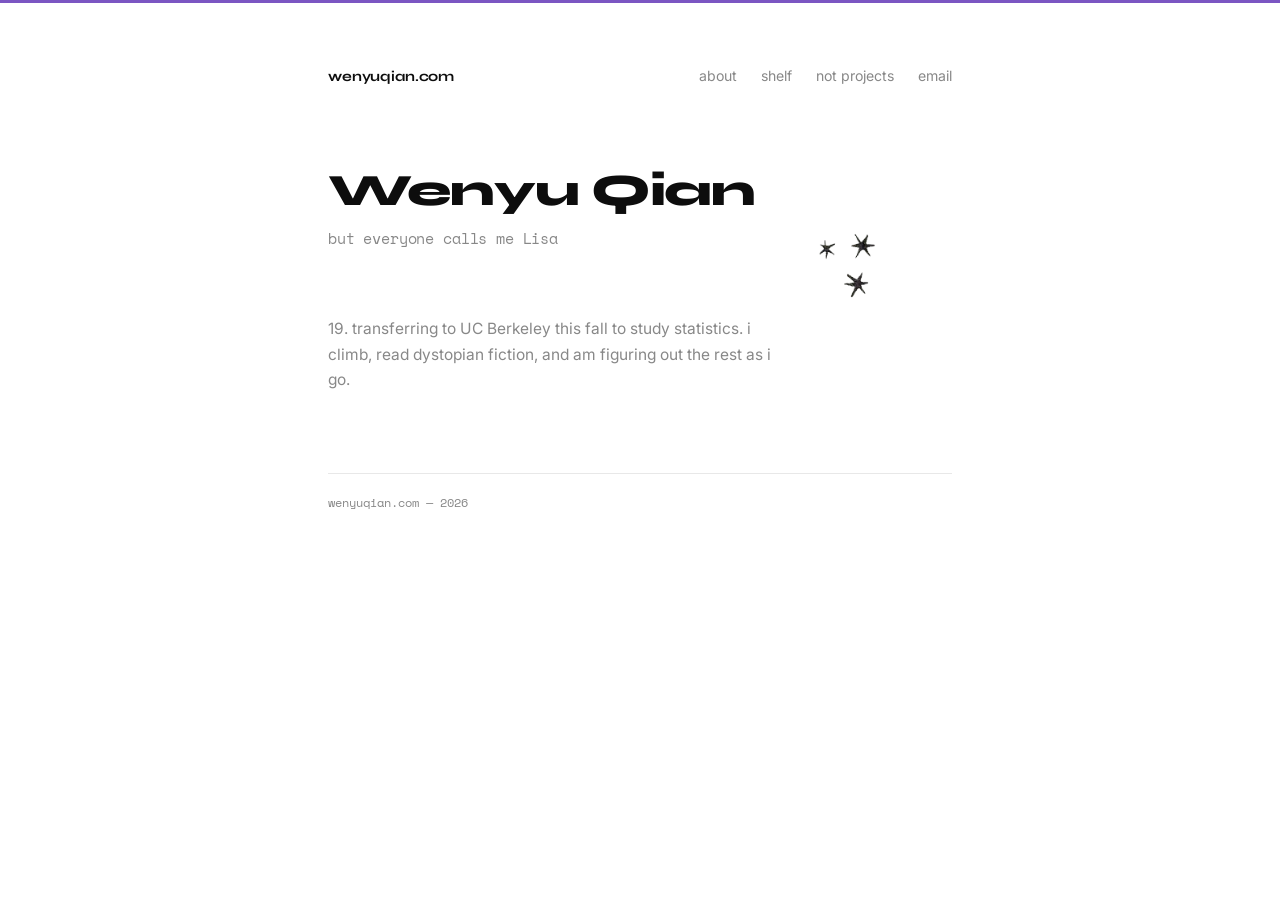
==== index.html @ 4289bfaf "Change 'reading' link text to 'shelf'" ====
<!DOCTYPE html>
<html lang="en">
<head>
  <meta charset="UTF-8">
  <meta name="viewport" content="width=device-width, initial-scale=1.0">
  <title>Wenyu Qian</title>
  <meta name="description" content="Personal site of Wenyu Qian — but everyone calls me Lisa.">

  <link rel="preconnect" href="https://fonts.googleapis.com">
  <link rel="preconnect" href="https://fonts.gstatic.com" crossorigin>
  <link href="https://fonts.googleapis.com/css2?family=Syne:wght@700;800&family=Space+Mono&family=Inter:wght@400;500&display=swap" rel="stylesheet">
  <link rel="stylesheet" href="style.css">
</head>
<body>
<main class="page">

  <nav>
    <a class="nav-home" href="index.html">wenyuqian.com</a>
    <ul class="nav-links">
      <li><a href="about.html">about</a></li>
      <li><a href="books.html">shelf</a></li>
      <li><a href="not-projects.html">not projects</a></li>
      <li><a href="mailto:wenyuqian22@gmail.com">email</a></li>
    </ul>
  </nav>

  <section class="hero">
    <!-- real stars PNG — add assets/stars.png to your repo -->
   <img class="stars" src="stars.png" alt="" aria-hidden="true">

    <h1 class="hero-name">Wenyu Qian</h1>
    <p class="hero-sub">but everyone calls me Lisa</p>
  </section>

  <p class="one-liner">
    19. transferring to UC&nbsp;Berkeley this fall to study statistics.
    i climb, read dystopian fiction, and am figuring out the rest as i go.
  </p>

  <footer>
    wenyuqian.com — 2026
  </footer>

</main>
</body>
</html>
---- style.css ----
/* wenyuqian.com — shared styles */

:root {
  --accent:  #7b56c2;   /* soft lavender-purple */
  --ink:     #0d0d0d;
  --muted:   #888888;
  --faint:   #e8e8e8;
  --bg:      #ffffff;
  --max:     680px;
}

/* ---------- reset ---------- */
*, *::before, *::after { box-sizing: border-box; margin: 0; padding: 0; }

html { font-size: 16px; }

body {
  background: var(--bg);
  color: var(--ink);
  font-family: 'Inter', system-ui, -apple-system, sans-serif;
  font-size: 1rem;
  line-height: 1.6;
  -webkit-font-smoothing: antialiased;

  /* the one accent: a thin lavender line across the very top */
  border-top: 3px solid var(--accent);
}

a { color: inherit; text-decoration: none; }
a:hover { color: var(--accent); }
a:focus-visible { outline: 2px solid var(--accent); outline-offset: 3px; border-radius: 2px; }

/* ---------- layout ---------- */
.page {
  max-width: var(--max);
  margin: 0 auto;
  padding: 60px 28px 100px;
}

/* ---------- nav ---------- */
nav {
  display: flex;
  justify-content: space-between;
  align-items: baseline;
  margin-bottom: 80px;
}

.nav-home {
  font-family: 'Syne', sans-serif;
  font-weight: 700;
  font-size: 0.9rem;
  letter-spacing: -0.01em;
  color: var(--ink);
}

.nav-links {
  display: flex;
  gap: 24px;
  list-style: none;
}

.nav-links a {
  font-size: 0.88rem;
  color: var(--muted);
  transition: color 0.15s ease;
}

.nav-links a:hover,
.nav-links a[aria-current="page"] { color: var(--ink); }

/* ---------- home hero ---------- */
.hero {
  position: relative;
  margin-bottom: 64px;
}

.hero-name {
  font-family: 'Syne', sans-serif;
  font-weight: 800;
  font-size: clamp(1.8rem, 5vw, 2.8rem);
  line-height: 1.0;
  letter-spacing: -0.03em;
  color: var(--ink);
}

.hero-sub {
  font-family: 'Space Mono', monospace;
  font-size: clamp(0.82rem, 2.2vw, 0.96rem);
  color: var(--muted);
  margin-top: 14px;
  letter-spacing: -0.01em;
}

/* three stars — real PNG, positioned top-right of hero */
.stars {
  position: absolute;
  top: -8px;
  right: 0;
  width: 200px;   /* adjust if stars feel too big or small */
  height: auto;
  pointer-events: none;
  user-select: none;
}

/* homepage one-liner */
.one-liner {
  max-width: 460px;
  color: var(--muted);
  font-size: 0.97rem;
  line-height: 1.65;
  margin-top: 48px;
}

/* ---------- about page ---------- */
.about-body {
  max-width: 540px;
}

.about-body p {
  color: var(--muted);
  font-size: 0.97rem;
  margin-bottom: 14px;
}

.about-body p:last-child { margin-bottom: 0; }

.about-body a {
  color: var(--muted);
  border-bottom: 1px solid var(--faint);
  transition: border-color 0.15s ease, color 0.15s ease;
}

.about-body a:hover { color: var(--ink); border-color: var(--ink); }

/* collage placeholder — swap in your real photos later */
.collage-placeholder {
  margin-top: 48px;
  aspect-ratio: 16 / 7;
  border: 1px dashed var(--faint);
  border-radius: 4px;
  display: flex;
  align-items: center;
  justify-content: center;
  font-family: 'Space Mono', monospace;
  font-size: 0.75rem;
  color: var(--faint);
  letter-spacing: 0.05em;
}
.page-title {
  font-family: 'Syne', sans-serif;
  font-weight: 800;
  font-size: clamp(1.8rem, 6vw, 2.8rem);
  letter-spacing: -0.03em;
  margin-bottom: 48px;
}

.page-title span {
  font-family: 'Space Mono', monospace;
  font-size: 0.6em;
  font-weight: 400;
  color: var(--muted);
  display: block;
  margin-bottom: 6px;
  letter-spacing: 0;
}

/* ---------- books ---------- */
.book-section { margin-bottom: 52px; }

.book-section-label {
  font-family: 'Space Mono', monospace;
  font-size: 0.72rem;
  color: var(--muted);
  text-transform: uppercase;
  letter-spacing: 0.08em;
  margin-bottom: 20px;
  padding-bottom: 10px;
  border-bottom: 1px solid var(--faint);
}

.book-list { list-style: none; }

.book-item {
  display: flex;
  justify-content: space-between;
  align-items: baseline;
  gap: 16px;
  padding: 12px 0;
  border-bottom: 1px solid var(--faint);
}

.book-item:last-child { border-bottom: none; }

.book-title { font-size: 0.97rem; }

.book-author {
  font-size: 0.85rem;
  color: var(--muted);
  white-space: nowrap;
  flex-shrink: 0;
}

.book-note {
  font-family: 'Space Mono', monospace;
  font-size: 0.75rem;
  color: var(--muted);
  margin-top: 4px;
}

/* ---------- not-projects ---------- */
.entry-list { list-style: none; }

.entry {
  display: grid;
  grid-template-columns: 100px 1fr;
  gap: 0 28px;
  padding: 24px 0;
  border-bottom: 1px solid var(--faint);
  align-items: start;
}

.entry:last-child { border-bottom: none; }

.entry-status {
  font-family: 'Space Mono', monospace;
  font-size: 0.72rem;
  letter-spacing: 0.04em;
  padding-top: 3px; /* align with text */
}

.entry-status.worked    { color: var(--accent); }
.entry-status.paused    { color: var(--muted); }
.entry-status.didnt     { color: #bbb; }

.entry-title {
  font-size: 0.97rem;
  font-weight: 600;
  margin-bottom: 5px;
}

.entry-desc {
  font-size: 0.9rem;
  color: var(--muted);
  line-height: 1.55;
}

/* ---------- footer ---------- */
footer {
  margin-top: 80px;
  padding-top: 20px;
  border-top: 1px solid var(--faint);
  font-family: 'Space Mono', monospace;
  font-size: 0.72rem;
  color: var(--muted);
}

/* ---------- responsive ---------- */
@media (max-width: 500px) {
  .page { padding: 40px 20px 80px; }
  nav { margin-bottom: 56px; }
  .entry { grid-template-columns: 80px 1fr; gap: 0 16px; }
  .stars { top: auto; bottom: 8px; }
}

@media (prefers-reduced-motion: reduce) {
  * { transition: none !important; animation: none !important; }
}
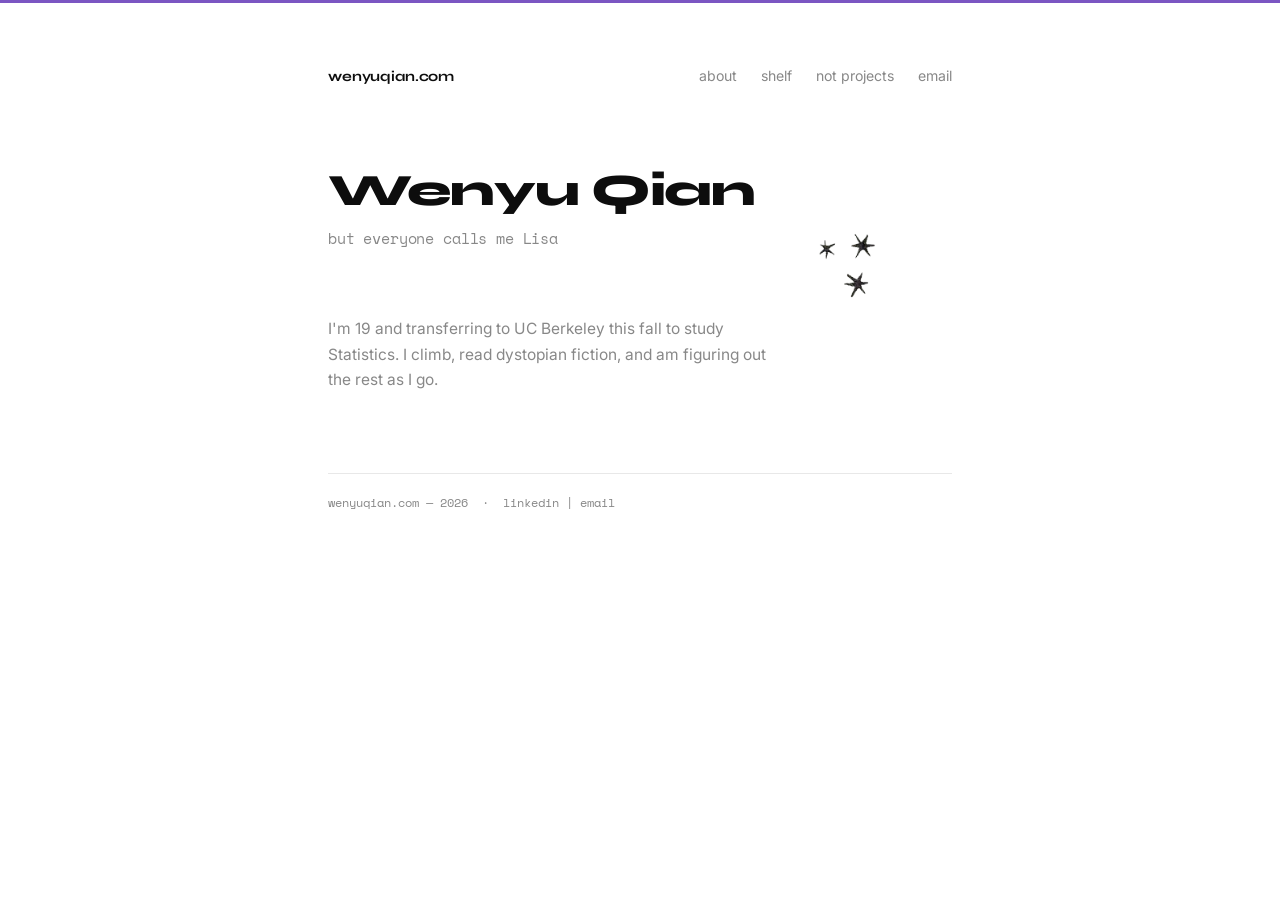
==== commit 86fcb3b7: "Update index.html" ====
--- a/index.html
+++ b/index.html
@@ -33,12 +33,14 @@
   </section>
 
   <p class="one-liner">
-    19. transferring to UC&nbsp;Berkeley this fall to study statistics.
-    i climb, read dystopian fiction, and am figuring out the rest as i go.
+    I'm 19 and transferring to UC&nbsp;Berkeley this fall to study Statistics.
+    I climb, read dystopian fiction, and am figuring out the rest as I go.
   </p>
 
   <footer>
-    wenyuqian.com — 2026
+    wenyuqian.com — 2026 &nbsp;·&nbsp;
+    <a href="https://linkedin.com/in/wenyuqqian" target="_blank" rel="noopener">linkedin</a> |
+    <a href="mailto:wenyuqian22@gmail.com">email</a>
   </footer>
 
 </main>
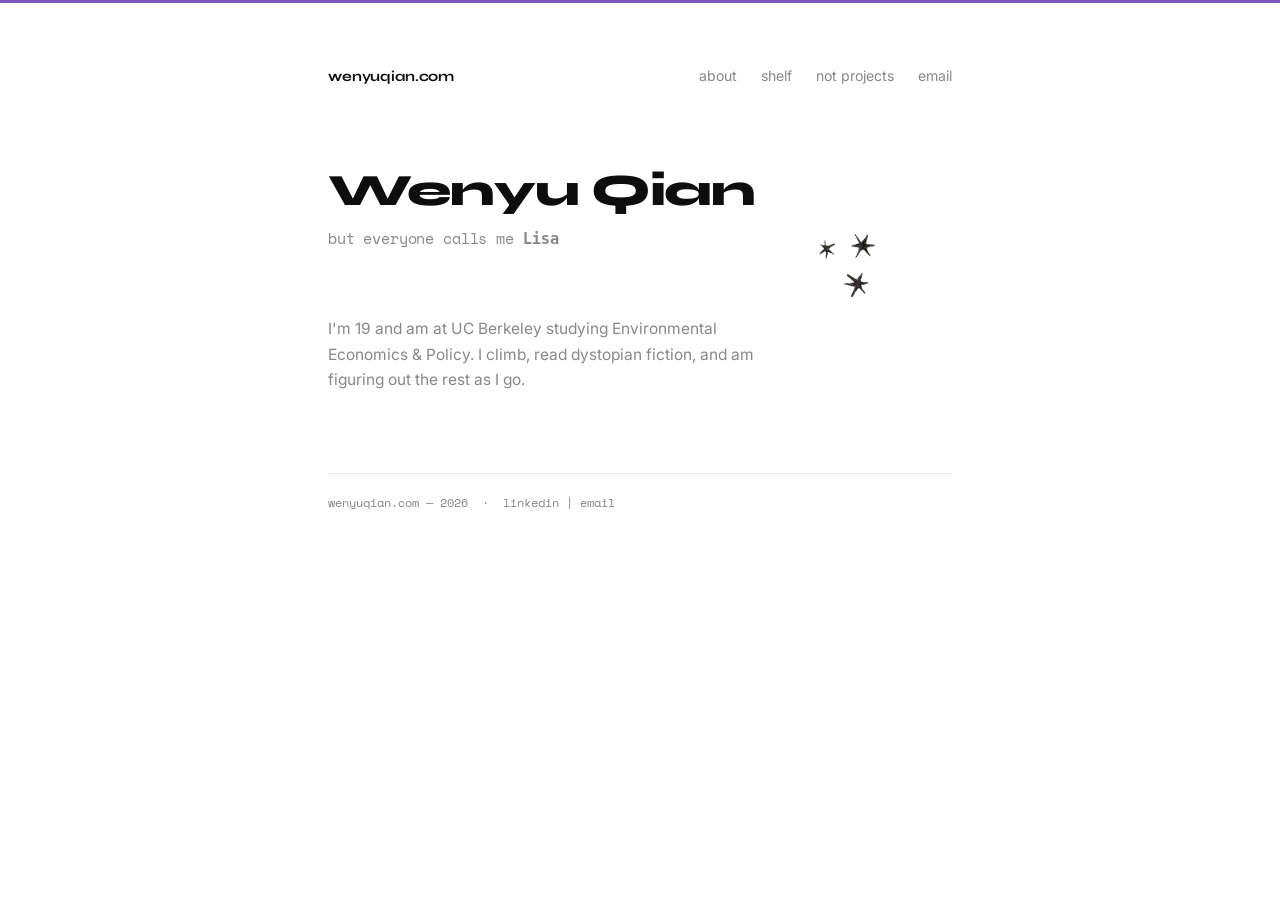
==== commit e66826e9: "Revise hero-sub and update study focus Updated hero-sub paragraph to emphasize the name 'Lisa' and r" ====
--- a/index.html
+++ b/index.html
@@ -29,11 +29,11 @@
    <img class="stars" src="stars.png" alt="" aria-hidden="true">
 
     <h1 class="hero-name">Wenyu Qian</h1>
-    <p class="hero-sub">but everyone calls me Lisa</p>
+    <p class="hero-sub">but everyone calls me <strong>Lisa</strong></p>
   </section>
 
   <p class="one-liner">
-    I'm 19 and transferring to UC&nbsp;Berkeley this fall to study Statistics.
+    I'm 19 and am at UC&nbsp;Berkeley studying Environmental Economics & Policy.
     I climb, read dystopian fiction, and am figuring out the rest as I go.
   </p>
 
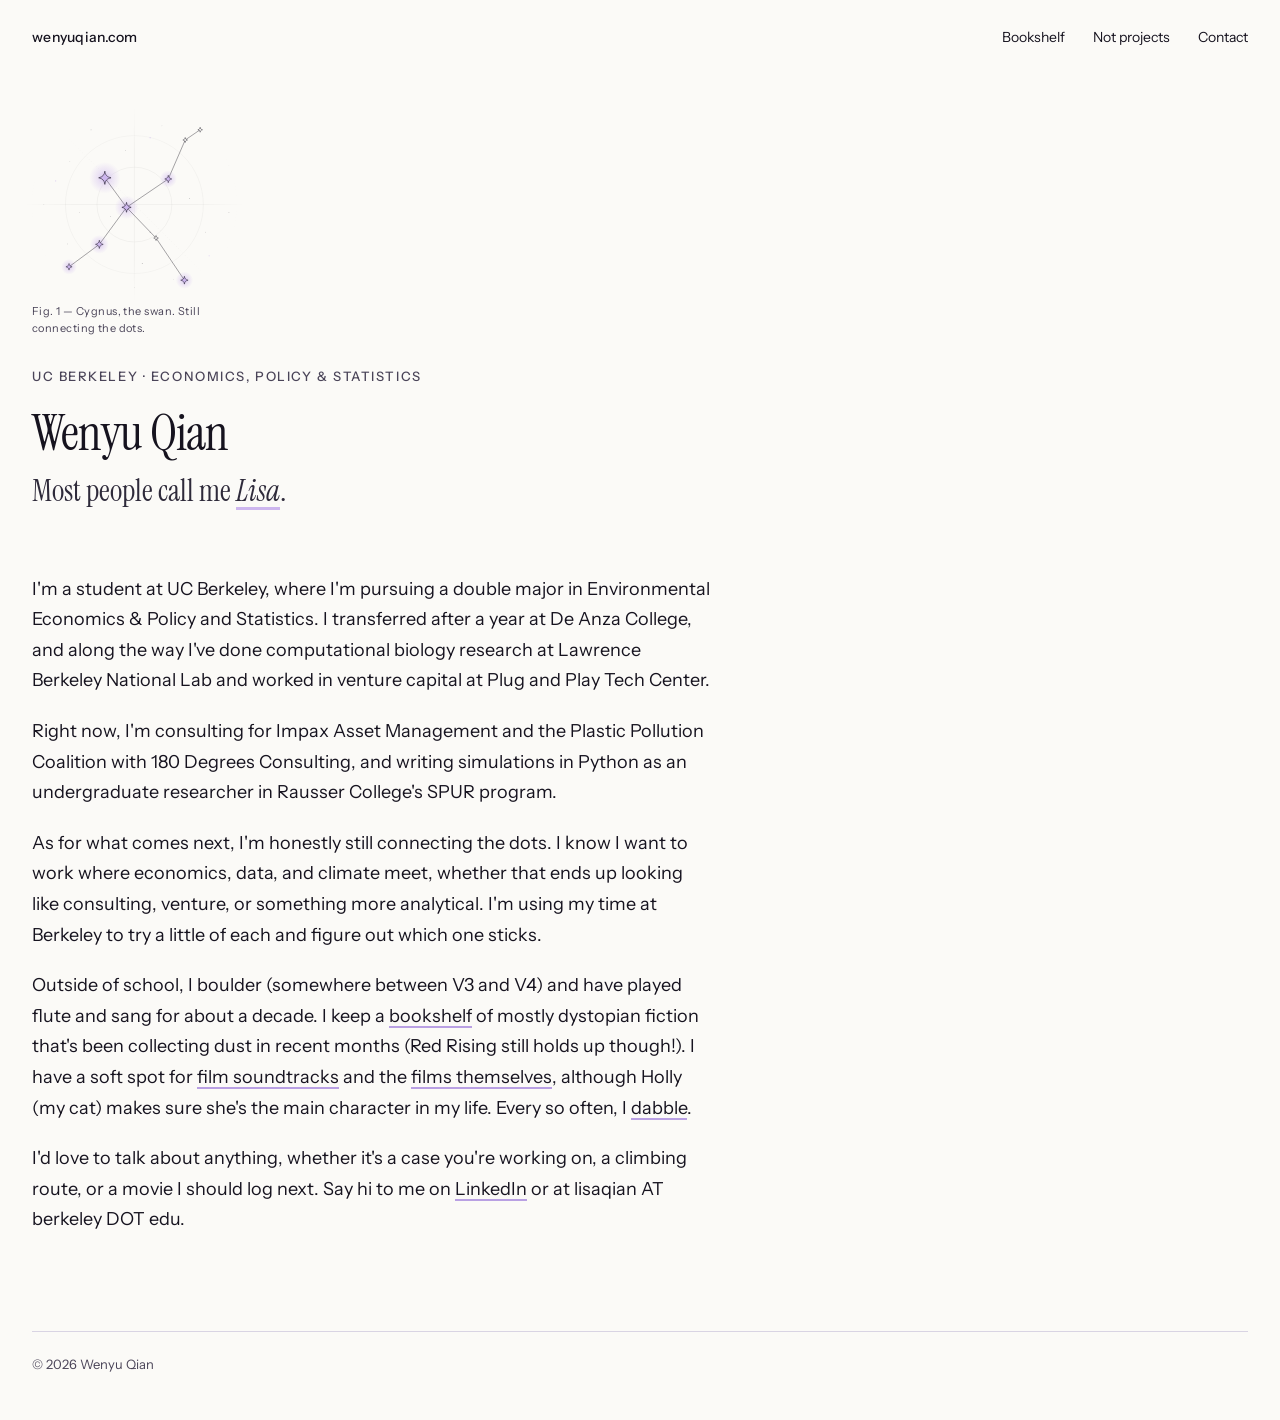
==== commit 7ae97ebf: "Add files via upload" ====
--- a/index.html
+++ b/index.html
@@ -1,48 +1,123 @@
-<!DOCTYPE html>
+<!doctype html>
 <html lang="en">
 <head>
-  <meta charset="UTF-8">
-  <meta name="viewport" content="width=device-width, initial-scale=1.0">
-  <title>Wenyu Qian</title>
-  <meta name="description" content="Personal site of Wenyu Qian — but everyone calls me Lisa.">
-
-  <link rel="preconnect" href="https://fonts.googleapis.com">
-  <link rel="preconnect" href="https://fonts.gstatic.com" crossorigin>
-  <link href="https://fonts.googleapis.com/css2?family=Syne:wght@700;800&family=Space+Mono&family=Inter:wght@400;500&display=swap" rel="stylesheet">
-  <link rel="stylesheet" href="style.css">
+<meta charset="utf-8">
+<meta name="viewport" content="width=device-width, initial-scale=1">
+<title>Wenyu (Lisa) Qian</title>
+<meta name="description" content="Wenyu (Lisa) Qian — Environmental Economics &amp; Policy and Statistics at UC Berkeley.">
+<link rel="preconnect" href="https://fonts.googleapis.com">
+<link rel="preconnect" href="https://fonts.gstatic.com" crossorigin>
+<link href="https://fonts.googleapis.com/css2?family=Instrument+Serif:ital@0;1&amp;family=Instrument+Sans:wght@400;500;600&amp;family=IBM+Plex+Mono:wght@400;500&amp;display=swap" rel="stylesheet">
+<style>
+body{margin:0;background:#FBFAF7}
+a{color:#16131F}a:hover{color:#5B3FC4}
+.navlink{text-decoration:none}
+.navlink:hover{text-decoration:underline;text-underline-offset:4px}
+.pop{opacity:0;transform-box:fill-box;transform-origin:center;animation:pop .55s cubic-bezier(.3,1.6,.5,1) forwards, twinkle 3.2s ease-in-out infinite}
+@keyframes pop{0%{opacity:0;transform:scale(0) rotate(-40deg)}100%{opacity:1;transform:scale(1) rotate(0)}}
+@keyframes twinkle{0%,100%{opacity:1}50%{opacity:.45}}
+.inline{text-decoration:underline;text-decoration-color:#B9A0E3;text-decoration-thickness:1.5px;text-underline-offset:4px}
+.inline:hover{color:#5B3FC4;text-decoration-color:#5B3FC4}
+.halos{opacity:0;animation:fadein 1.2s ease 1.3s forwards}
+.draw{stroke-dasharray:850;stroke-dashoffset:850;animation:draw 2.4s ease-in-out 1.5s forwards}
+.tw{animation:twinkle 3s ease-in-out infinite}
+.spin{transform-box:view-box;transform-origin:260px 230px;animation:spin 200s linear infinite}
+@keyframes spin{to{transform:rotate(360deg)}}
+.pulse{transform-box:fill-box;transform-origin:center;animation:pulse 3.5s ease-in-out infinite}
+@keyframes pulse{0%,100%{transform:scale(.85);opacity:.7}50%{transform:scale(1.25);opacity:1}}
+.shoot{opacity:0;animation:shoot 11s ease-out 5s infinite}
+@keyframes shoot{0%{opacity:0;transform:translate(0,0)}1.5%{opacity:1}7%{opacity:0;transform:translate(-240px,150px)}100%{opacity:0;transform:translate(-240px,150px)}}
+@media (prefers-reduced-motion: reduce){.tw,.spin,.pulse,.shoot{animation:none}.shoot{opacity:0}}
+.dust{opacity:0;animation:fadein 1.2s ease .2s forwards}
+@keyframes draw{to{stroke-dashoffset:0}}
+.fadein{opacity:0;animation:fadein .8s ease 3.4s forwards}
+@keyframes fadein{to{opacity:1}}
+@media (prefers-reduced-motion: reduce){.pop,.draw,.fadein{animation:none;opacity:1;transform:none;stroke-dashoffset:0}}
+</style>
 </head>
 <body>
-<main class="page">
+<div style="font-family: 'Instrument Sans', 'Helvetica Neue', sans-serif; color: #16131F; background: #FBFAF7; min-height: 100vh; width: 100%; box-sizing: border-box">
 
-  <nav>
-    <a class="nav-home" href="index.html">wenyuqian.com</a>
-    <ul class="nav-links">
-      <li><a href="about.html">about</a></li>
-      <li><a href="books.html">shelf</a></li>
-      <li><a href="not-projects.html">not projects</a></li>
-      <li><a href="mailto:wenyuqian22@gmail.com">email</a></li>
-    </ul>
-  </nav>
+  <header style="max-width: 1280px; margin: 0 auto; padding: 28px 32px; display: flex; flex-wrap: wrap; gap: 16px 32px; justify-content: space-between; align-items: center; box-sizing: border-box">
+    <a href="#top" class="navlink" style="font-size: 14px; font-weight: 500; letter-spacing: 0.02em">wenyuqian.com</a>
+    <nav aria-label="Main" style="display: flex; flex-wrap: wrap; gap: 8px 28px; font-size: 14px">
+      <a href="books.html" class="navlink">Bookshelf</a>
+      <a href="not-projects.html" class="navlink">Not projects</a>
+      <a href="#contact" class="navlink">Contact</a>
+    </nav>
+  </header>
 
-  <section class="hero">
-    <!-- real stars PNG — add assets/stars.png to your repo -->
-   <img class="stars" src="stars.png" alt="" aria-hidden="true">
+  <section id="top" style="position: relative; max-width: 1280px; margin: 0 auto; padding: 40px 32px 96px; box-sizing: border-box; overflow: hidden">
+    <div style="display: flex; flex-direction: column; gap: 32px; align-items: flex-start">
+    <div style="flex: 0 1 auto; min-width: 0">
+    <p style="margin: 0 0 24px; font-size: 13px; font-weight: 500; letter-spacing: 0.12em; text-transform: uppercase; color: #4A4458">UC Berkeley · Economics, Policy &amp; Statistics</p>
+    <h1 style="margin: 0; font-family: 'Instrument Serif', Georgia, serif; font-weight: 400; font-size: 50px; line-height: 1; white-space: nowrap; letter-spacing: -0.02em"><span style="animation-delay: 0.1s">Wenyu&nbsp;</span><span style="animation-delay: 0.25s">Qian</span></h1>
+    <p style="margin: 14px 0 0; font-family: 'Instrument Serif', Georgia, serif; font-size: 30px; font-weight: 400; line-height: 1.25; color: #2E2A3A"><span style="animation-delay: 0.5s">Most people call me <span style="font-style: italic; text-decoration: underline; text-decoration-color: #CDB6EE; text-decoration-thickness: 3px; text-underline-offset: 6px">Lisa</span>.</span></p>
+    </div>
+    <figure style="order: -1; margin: 0; width: clamp(170px, 16vw, 210px); display: flex; flex-direction: column; gap: 8px">
+      <svg role="img" aria-label="Star chart of the constellation Cygnus, the swan, with its brightest star Deneb" viewBox="0 0 520 460" style="width: 100%; height: auto; display: block; overflow: visible">
+        <defs>
+          <radialGradient id="halo"><stop offset="0%" stop-color="#CDB6EE" stop-opacity="0.9"></stop><stop offset="45%" stop-color="#CDB6EE" stop-opacity="0.35"></stop><stop offset="100%" stop-color="#CDB6EE" stop-opacity="0"></stop></radialGradient>
+          <linearGradient id="tail" x1="0" y1="0" x2="1" y2="0"><stop offset="0%" stop-color="#16131F" stop-opacity="0.8"></stop><stop offset="100%" stop-color="#16131F" stop-opacity="0"></stop></linearGradient>
+          <radialGradient id="fadeg"><stop offset="55%" stop-color="#FFFFFF"></stop><stop offset="100%" stop-color="#000000"></stop></radialGradient>
+          <mask id="fade"><rect x="-20" y="-20" width="560" height="500" fill="url(#fadeg)"></rect></mask>
+        </defs>
+        <g mask="url(#fade)">
+        <g class="spin" fill="none" stroke="#16131F" stroke-opacity="0.1" stroke-width="1">
+          <circle cx="260" cy="230" r="95"></circle><circle cx="260" cy="230" r="175"></circle><circle cx="260" cy="230" r="260" stroke-dasharray="2 6"></circle>
+          <line x1="260" y1="-40" x2="260" y2="500"></line><line x1="-20" y1="230" x2="540" y2="230"></line>
+          <line x1="60" y1="30" x2="460" y2="430" stroke-dasharray="2 6"></line>
+        </g>
+        <g class="dust" fill="#16131F" fill-opacity="0.55">
+          <circle class="tw" style="animation-delay: 0s" cx="34" cy="48" r="1.2"></circle><circle class="tw" style="animation-delay: .7s" cx="96" cy="120" r="0.9"></circle><circle class="tw" style="animation-delay: 1.4s" cx="150" cy="40" r="1.4"></circle><circle class="tw" style="animation-delay: 2.1s" cx="238" cy="92" r="0.8"></circle><circle class="tw" style="animation-delay: .4s" cx="470" cy="40" r="1.1"></circle><circle class="tw" style="animation-delay: 1.1s" cx="500" cy="250" r="1.3"></circle><circle class="tw" style="animation-delay: 1.8s" cx="440" cy="300" r="0.9"></circle><circle class="tw" style="animation-delay: 2.5s" cx="480" cy="420" r="1.2"></circle><circle class="tw" style="animation-delay: .2s" cx="360" cy="420" r="0.8"></circle><circle class="tw" style="animation-delay: .9s" cx="300" cy="300" r="1.1"></circle><circle class="tw" style="animation-delay: 1.6s" cx="30" cy="230" r="1"></circle><circle class="tw" style="animation-delay: 2.3s" cx="120" cy="250" r="0.7"></circle><circle class="tw" style="animation-delay: .6s" cx="40" cy="430" r="1.3"></circle><circle class="tw" style="animation-delay: 1.3s" cx="260" cy="440" r="0.9"></circle><circle class="tw" style="animation-delay: 2s" cx="400" cy="215" r="0.8"></circle><circle class="tw" style="animation-delay: 2.7s" cx="330" cy="30" r="1"></circle><circle class="tw" style="animation-delay: .3s" cx="200" cy="260" r="0.7"></circle><circle class="tw" style="animation-delay: 1s" cx="90" cy="330" r="1"></circle><circle class="tw" style="animation-delay: 1.7s" cx="500" cy="130" r="0.8"></circle><circle class="tw" style="animation-delay: 2.4s" cx="280" cy="380" r="1.2"></circle>
+          <circle class="tw" style="animation-delay: 1.2s" cx="60" cy="170" r="1.6" fill="#CDB6EE" fill-opacity="1"></circle><circle class="tw" style="animation-delay: 2.2s" cx="450" cy="360" r="1.8" fill="#CDB6EE" fill-opacity="1"></circle><circle class="tw" style="animation-delay: .5s" cx="300" cy="60" r="1.5" fill="#CDB6EE" fill-opacity="1"></circle>
+        </g>
+        </g>
+        <line class="shoot" x1="470" y1="60" x2="530" y2="22" stroke="url(#tail)" stroke-width="1.4" stroke-linecap="round"></line>
+        <g class="halos">
+          <circle class="pulse" style="animation-delay: 0s" cx="185" cy="162" r="40" fill="url(#halo)"></circle>
+          <circle class="pulse" style="animation-delay: .8s" cx="240" cy="237" r="30" fill="url(#halo)"></circle>
+          <circle class="pulse" style="animation-delay: 1.6s" cx="171" cy="331" r="24" fill="url(#halo)"></circle>
+          <circle class="pulse" style="animation-delay: 2.4s" cx="387" cy="422" r="22" fill="url(#halo)"></circle>
+          <circle class="pulse" style="animation-delay: 1.2s" cx="346" cy="165" r="22" fill="url(#halo)"></circle>
+          <circle class="pulse" style="animation-delay: 2s" cx="94" cy="388" r="20" fill="url(#halo)"></circle>
+        </g>
+        <path class="draw" d="M185 162 L240 237 L315 315 L387 422 M427 40 L389 66 L346 165 L240 237 L171 331 L94 388" fill="none" stroke="#16131F" stroke-opacity="0.75" stroke-width="1.3" stroke-linecap="round" stroke-linejoin="round"></path>
+        <g transform="translate(185 162) scale(1.6) translate(-12 -12)"><path class="pop" style="animation-delay: 0.3s, 4s" d="M12 1.5c.7 6.2 3.3 9 9.8 10.5-6.5 1.4-9.1 4.3-9.8 10.5-.8-6.2-3.4-9.1-9.8-10.5C8.6 10.5 11.2 7.7 12 1.5z" fill="#CDB6EE" stroke="#16131F" stroke-width="0.9" stroke-linejoin="round"></path></g>
+        <g transform="translate(240 237) scale(1.2) translate(-12 -12)"><path class="pop" style="animation-delay: 0.45s, 4.6s" d="M12 1.5c.7 6.2 3.3 9 9.8 10.5-6.5 1.4-9.1 4.3-9.8 10.5-.8-6.2-3.4-9.1-9.8-10.5C8.6 10.5 11.2 7.7 12 1.5z" fill="#CDB6EE" stroke="#16131F" stroke-width="1.1" stroke-linejoin="round"></path></g>
+        <g transform="translate(315 315) scale(0.6) translate(-12 -12)"><path class="pop" style="animation-delay: 0.6s, 5.1s" d="M12 1.5c.7 6.2 3.3 9 9.8 10.5-6.5 1.4-9.1 4.3-9.8 10.5-.8-6.2-3.4-9.1-9.8-10.5C8.6 10.5 11.2 7.7 12 1.5z" fill="#FBFAF7" stroke="#16131F" stroke-width="1.8" stroke-linejoin="round"></path></g>
+        <g transform="translate(387 422) scale(0.95) translate(-12 -12)"><path class="pop" style="animation-delay: 0.75s, 4.3s" d="M12 1.5c.7 6.2 3.3 9 9.8 10.5-6.5 1.4-9.1 4.3-9.8 10.5-.8-6.2-3.4-9.1-9.8-10.5C8.6 10.5 11.2 7.7 12 1.5z" fill="#CDB6EE" stroke="#16131F" stroke-width="1.3" stroke-linejoin="round"></path></g>
+        <g transform="translate(427 40) scale(0.6) translate(-12 -12)"><path class="pop" style="animation-delay: 0.9s, 5.5s" d="M12 1.5c.7 6.2 3.3 9 9.8 10.5-6.5 1.4-9.1 4.3-9.8 10.5-.8-6.2-3.4-9.1-9.8-10.5C8.6 10.5 11.2 7.7 12 1.5z" fill="#FBFAF7" stroke="#16131F" stroke-width="1.8" stroke-linejoin="round"></path></g>
+        <g transform="translate(389 66) scale(0.6) translate(-12 -12)"><path class="pop" style="animation-delay: 1s, 4.8s" d="M12 1.5c.7 6.2 3.3 9 9.8 10.5-6.5 1.4-9.1 4.3-9.8 10.5-.8-6.2-3.4-9.1-9.8-10.5C8.6 10.5 11.2 7.7 12 1.5z" fill="#FBFAF7" stroke="#16131F" stroke-width="1.8" stroke-linejoin="round"></path></g>
+        <g transform="translate(346 165) scale(0.9) translate(-12 -12)"><path class="pop" style="animation-delay: 1.1s, 5.3s" d="M12 1.5c.7 6.2 3.3 9 9.8 10.5-6.5 1.4-9.1 4.3-9.8 10.5-.8-6.2-3.4-9.1-9.8-10.5C8.6 10.5 11.2 7.7 12 1.5z" fill="#CDB6EE" stroke="#16131F" stroke-width="1.3" stroke-linejoin="round"></path></g>
+        <g transform="translate(171 331) scale(1) translate(-12 -12)"><path class="pop" style="animation-delay: 1.2s, 4.1s" d="M12 1.5c.7 6.2 3.3 9 9.8 10.5-6.5 1.4-9.1 4.3-9.8 10.5-.8-6.2-3.4-9.1-9.8-10.5C8.6 10.5 11.2 7.7 12 1.5z" fill="#CDB6EE" stroke="#16131F" stroke-width="1.2" stroke-linejoin="round"></path></g>
+        <g transform="translate(94 388) scale(0.8) translate(-12 -12)"><path class="pop" style="animation-delay: 1.35s, 5.7s" d="M12 1.5c.7 6.2 3.3 9 9.8 10.5-6.5 1.4-9.1 4.3-9.8 10.5-.8-6.2-3.4-9.1-9.8-10.5C8.6 10.5 11.2 7.7 12 1.5z" fill="#CDB6EE" stroke="#16131F" stroke-width="1.4" stroke-linejoin="round"></path></g>
+        <g class="fadein" display="none" font-size="11" fill="#4A4458" style="font-family: 'IBM Plex Mono', ui-monospace, monospace; letter-spacing: 0.06em">
+          <text x="120" y="150" fill="#16131F" font-size="13">Deneb</text>
+          <text x="258" y="232">Sadr</text>
+          <text x="404" y="426">Albireo</text>
+          <text x="20" y="28" fill="#16131F">CYGNUS · CYG</text>
+          <text x="20" y="446" fill-opacity="0.8">RA 20h37m · DEC +42°</text>
+        </g>
+      </svg>
+      <figcaption class="fadein" style="font-size: 11px; letter-spacing: 0.04em; line-height: 1.5; color: #4A4458">Fig. 1 — Cygnus, the swan. Still connecting the dots.</figcaption>
+    </figure>
+    </div>
 
-    <h1 class="hero-name">Wenyu Qian</h1>
-    <p class="hero-sub">but everyone calls me <strong>Lisa</strong></p>
+    <div id="about" style="margin-top: 64px; max-width: 680px; display: flex; flex-direction: column; gap: 20px; font-size: 18px; line-height: 1.7">
+      <p style="margin: 0">I'm a student at UC Berkeley, where I'm pursuing a double major in Environmental Economics &amp; Policy and Statistics. I transferred after a year at De Anza College, and along the way I've done computational biology research at Lawrence Berkeley National Lab and worked in venture capital at Plug and Play Tech Center.</p>
+      <p style="margin: 0">Right now, I'm consulting for Impax Asset Management and the Plastic Pollution Coalition with 180 Degrees Consulting, and writing simulations in Python as an undergraduate researcher in Rausser College's SPUR program.</p>
+      <p style="margin: 0">As for what comes next, I'm honestly still connecting the dots. I know I want to work where economics, data, and climate meet, whether that ends up looking like consulting, venture, or something more analytical. I'm using my time at Berkeley to try a little of each and figure out which one sticks.</p>
+      <p style="margin: 0">Outside of school, I boulder (somewhere between V3 and V4) and have played flute and sang for about a decade. I keep a <a class="inline" href="books.html">bookshelf</a> of mostly dystopian fiction that's been collecting dust in recent months (Red Rising still holds up though!). I have a soft spot for <a class="inline" href="https://open.spotify.com/playlist/2gWm81k11v7N2uCh8N4BtA" target="_blank" rel="noopener noreferrer">film soundtracks</a> and the <a class="inline" href="https://letterboxd.com/lisaqqian/" target="_blank" rel="noopener noreferrer">films themselves</a>, although Holly (my cat) makes sure she's the main character in my life. Every so often, I <a class="inline" href="not-projects.html">dabble</a>.</p>
+      <p id="contact" style="margin: 0">I'd love to talk about anything, whether it's a case you're working on, a climbing route, or a movie I should log next. Say hi to me on <a class="inline" href="https://www.linkedin.com/in/wenyuqqian/" target="_blank" rel="noopener noreferrer">LinkedIn</a> or at lisaqian AT berkeley DOT edu.</p>
+    </div>
   </section>
 
-  <p class="one-liner">
-    I'm 19 and am at UC&nbsp;Berkeley studying Environmental Economics & Policy.
-    I climb, read dystopian fiction, and am figuring out the rest as I go.
-  </p>
-
-  <footer>
-    wenyuqian.com — 2026 &nbsp;·&nbsp;
-    <a href="https://linkedin.com/in/wenyuqqian" target="_blank" rel="noopener">linkedin</a> |
-    <a href="mailto:wenyuqian22@gmail.com">email</a>
+  <footer style="max-width: 1280px; margin: 0 auto; padding: 0 32px 48px; box-sizing: border-box; display: flex; flex-direction: column; gap: 24px">
+    <div style="height: 1px; background: #D9D4E3"></div>
+    <p style="margin: 0; font-size: 13px; color: #4A4458">© 2026 Wenyu Qian</p>
   </footer>
 
-</main>
+</div>
 </body>
 </html>
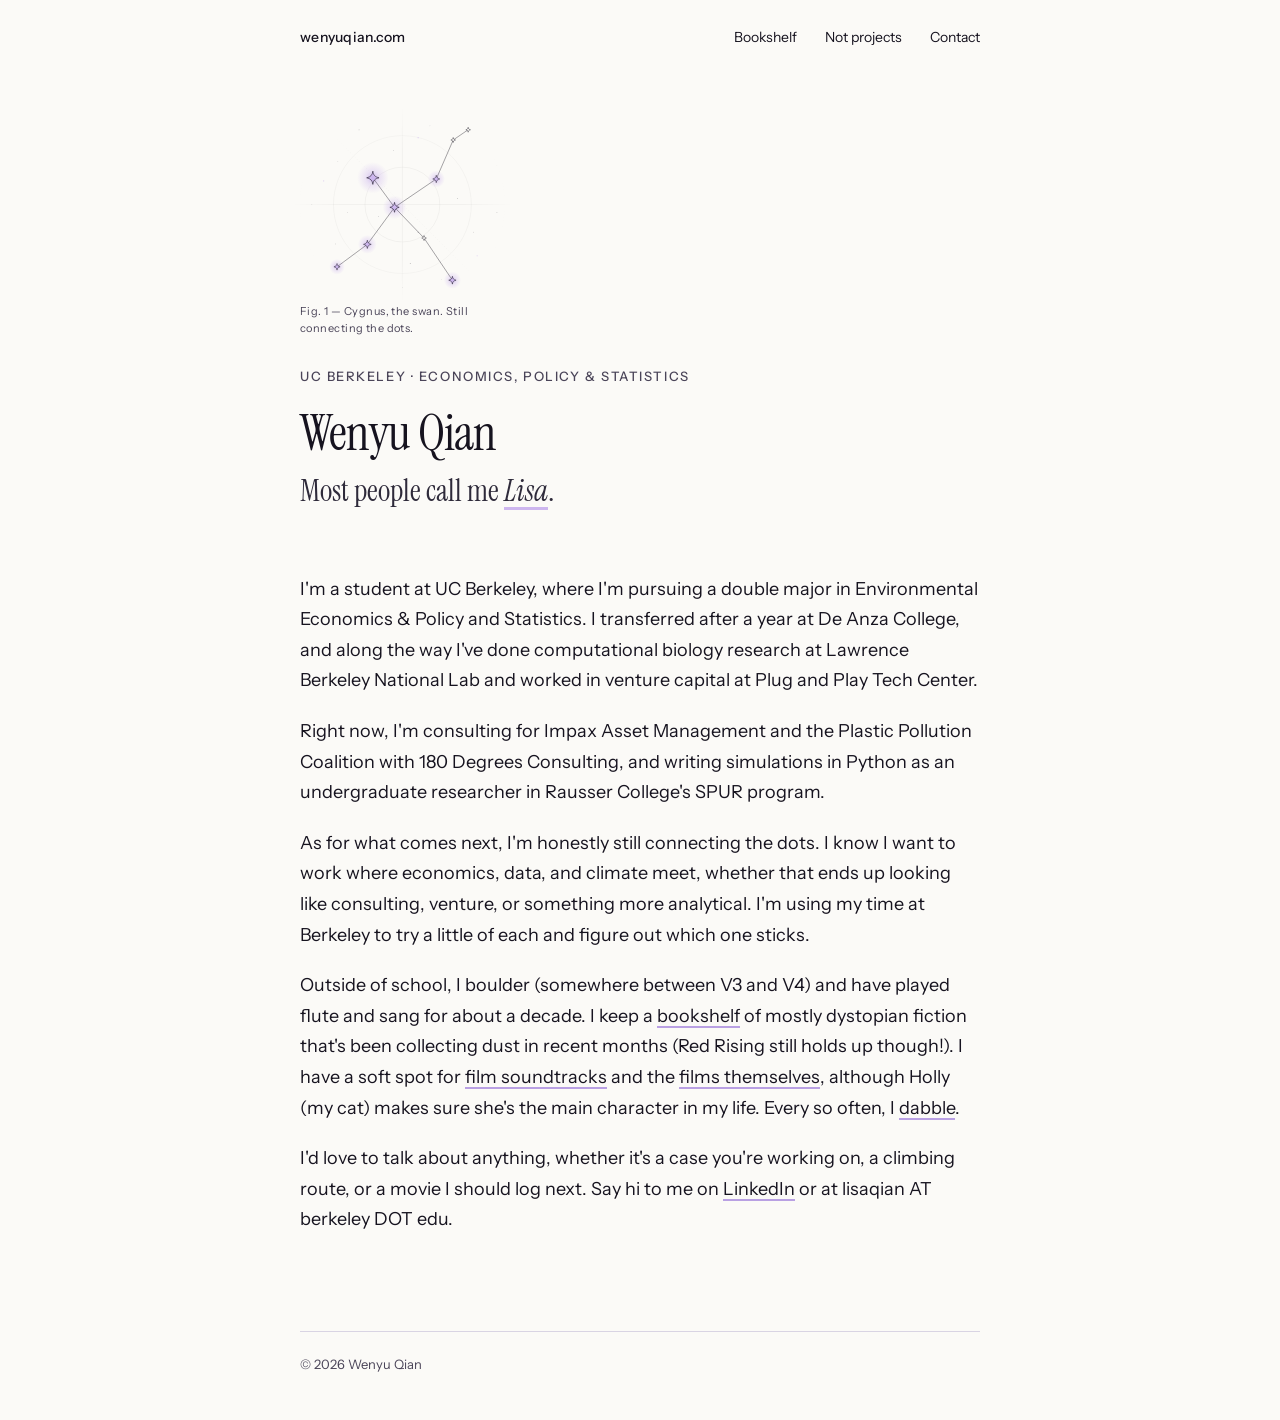
==== commit 1821e68f: "Add files via upload" ====
--- a/index.html
+++ b/index.html
@@ -38,7 +38,7 @@
 <body>
 <div style="font-family: 'Instrument Sans', 'Helvetica Neue', sans-serif; color: #16131F; background: #FBFAF7; min-height: 100vh; width: 100%; box-sizing: border-box">
 
-  <header style="max-width: 1280px; margin: 0 auto; padding: 28px 32px; display: flex; flex-wrap: wrap; gap: 16px 32px; justify-content: space-between; align-items: center; box-sizing: border-box">
+  <header style="max-width: 744px; margin: 0 auto; padding: 28px 32px; display: flex; flex-wrap: wrap; gap: 16px 32px; justify-content: space-between; align-items: center; box-sizing: border-box">
     <a href="#top" class="navlink" style="font-size: 14px; font-weight: 500; letter-spacing: 0.02em">wenyuqian.com</a>
     <nav aria-label="Main" style="display: flex; flex-wrap: wrap; gap: 8px 28px; font-size: 14px">
       <a href="books.html" class="navlink">Bookshelf</a>
@@ -47,7 +47,7 @@
     </nav>
   </header>
 
-  <section id="top" style="position: relative; max-width: 1280px; margin: 0 auto; padding: 40px 32px 96px; box-sizing: border-box; overflow: hidden">
+  <section id="top" style="position: relative; max-width: 744px; margin: 0 auto; padding: 40px 32px 96px; box-sizing: border-box; overflow: hidden">
     <div style="display: flex; flex-direction: column; gap: 32px; align-items: flex-start">
     <div style="flex: 0 1 auto; min-width: 0">
     <p style="margin: 0 0 24px; font-size: 13px; font-weight: 500; letter-spacing: 0.12em; text-transform: uppercase; color: #4A4458">UC Berkeley · Economics, Policy &amp; Statistics</p>
@@ -113,7 +113,7 @@
     </div>
   </section>
 
-  <footer style="max-width: 1280px; margin: 0 auto; padding: 0 32px 48px; box-sizing: border-box; display: flex; flex-direction: column; gap: 24px">
+  <footer style="max-width: 744px; margin: 0 auto; padding: 0 32px 48px; box-sizing: border-box; display: flex; flex-direction: column; gap: 24px">
     <div style="height: 1px; background: #D9D4E3"></div>
     <p style="margin: 0; font-size: 13px; color: #4A4458">© 2026 Wenyu Qian</p>
   </footer>
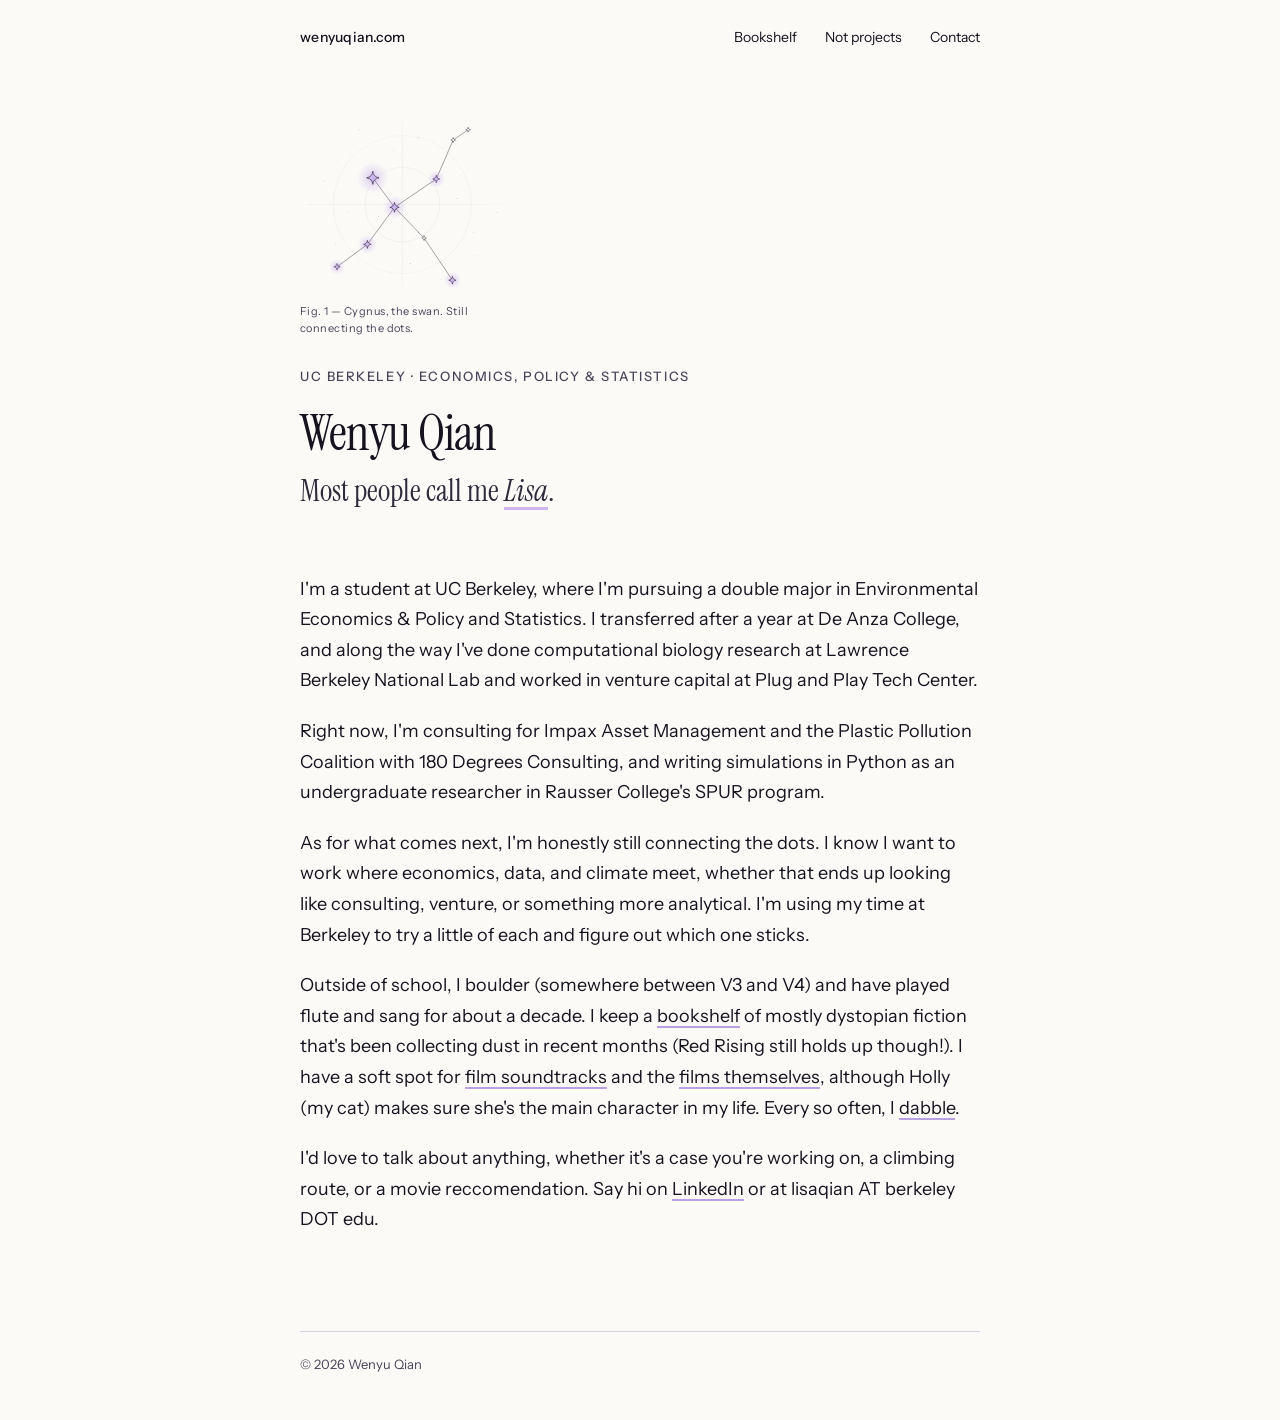
==== commit 74effd17: "Update index.html" ====
--- a/index.html
+++ b/index.html
@@ -109,7 +109,7 @@
       <p style="margin: 0">Right now, I'm consulting for Impax Asset Management and the Plastic Pollution Coalition with 180 Degrees Consulting, and writing simulations in Python as an undergraduate researcher in Rausser College's SPUR program.</p>
       <p style="margin: 0">As for what comes next, I'm honestly still connecting the dots. I know I want to work where economics, data, and climate meet, whether that ends up looking like consulting, venture, or something more analytical. I'm using my time at Berkeley to try a little of each and figure out which one sticks.</p>
       <p style="margin: 0">Outside of school, I boulder (somewhere between V3 and V4) and have played flute and sang for about a decade. I keep a <a class="inline" href="books.html">bookshelf</a> of mostly dystopian fiction that's been collecting dust in recent months (Red Rising still holds up though!). I have a soft spot for <a class="inline" href="https://open.spotify.com/playlist/2gWm81k11v7N2uCh8N4BtA" target="_blank" rel="noopener noreferrer">film soundtracks</a> and the <a class="inline" href="https://letterboxd.com/lisaqqian/" target="_blank" rel="noopener noreferrer">films themselves</a>, although Holly (my cat) makes sure she's the main character in my life. Every so often, I <a class="inline" href="not-projects.html">dabble</a>.</p>
-      <p id="contact" style="margin: 0">I'd love to talk about anything, whether it's a case you're working on, a climbing route, or a movie I should log next. Say hi to me on <a class="inline" href="https://www.linkedin.com/in/wenyuqqian/" target="_blank" rel="noopener noreferrer">LinkedIn</a> or at lisaqian AT berkeley DOT edu.</p>
+      <p id="contact" style="margin: 0">I'd love to talk about anything, whether it's a case you're working on, a climbing route, or a movie reccomendation. Say hi on <a class="inline" href="https://www.linkedin.com/in/wenyuqqian/" target="_blank" rel="noopener noreferrer">LinkedIn</a> or at lisaqian AT berkeley DOT edu.</p>
     </div>
   </section>
 
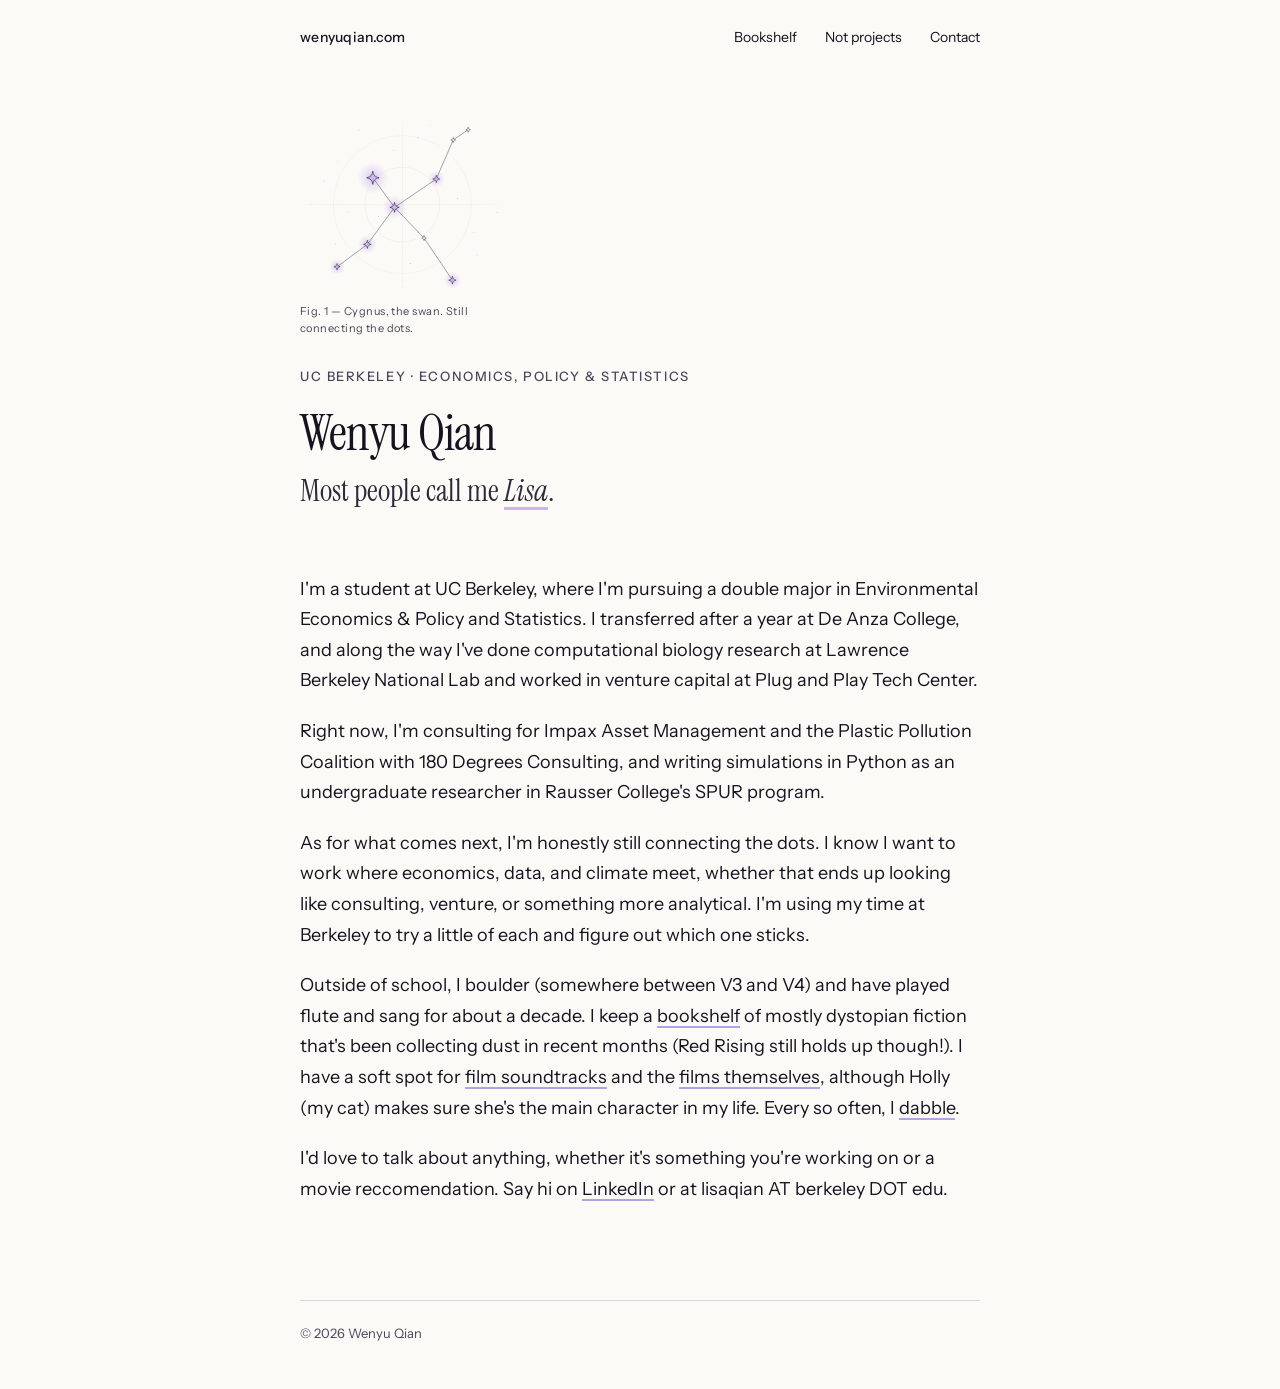
==== commit ccc7dc7a: "Update contact paragraph for clarity" ====
--- a/index.html
+++ b/index.html
@@ -109,7 +109,7 @@
       <p style="margin: 0">Right now, I'm consulting for Impax Asset Management and the Plastic Pollution Coalition with 180 Degrees Consulting, and writing simulations in Python as an undergraduate researcher in Rausser College's SPUR program.</p>
       <p style="margin: 0">As for what comes next, I'm honestly still connecting the dots. I know I want to work where economics, data, and climate meet, whether that ends up looking like consulting, venture, or something more analytical. I'm using my time at Berkeley to try a little of each and figure out which one sticks.</p>
       <p style="margin: 0">Outside of school, I boulder (somewhere between V3 and V4) and have played flute and sang for about a decade. I keep a <a class="inline" href="books.html">bookshelf</a> of mostly dystopian fiction that's been collecting dust in recent months (Red Rising still holds up though!). I have a soft spot for <a class="inline" href="https://open.spotify.com/playlist/2gWm81k11v7N2uCh8N4BtA" target="_blank" rel="noopener noreferrer">film soundtracks</a> and the <a class="inline" href="https://letterboxd.com/lisaqqian/" target="_blank" rel="noopener noreferrer">films themselves</a>, although Holly (my cat) makes sure she's the main character in my life. Every so often, I <a class="inline" href="not-projects.html">dabble</a>.</p>
-      <p id="contact" style="margin: 0">I'd love to talk about anything, whether it's a case you're working on, a climbing route, or a movie reccomendation. Say hi on <a class="inline" href="https://www.linkedin.com/in/wenyuqqian/" target="_blank" rel="noopener noreferrer">LinkedIn</a> or at lisaqian AT berkeley DOT edu.</p>
+      <p id="contact" style="margin: 0">I'd love to talk about anything, whether it's something you're working on or a movie reccomendation. Say hi on <a class="inline" href="https://www.linkedin.com/in/wenyuqqian/" target="_blank" rel="noopener noreferrer">LinkedIn</a> or at lisaqian AT berkeley DOT edu.</p>
     </div>
   </section>
 
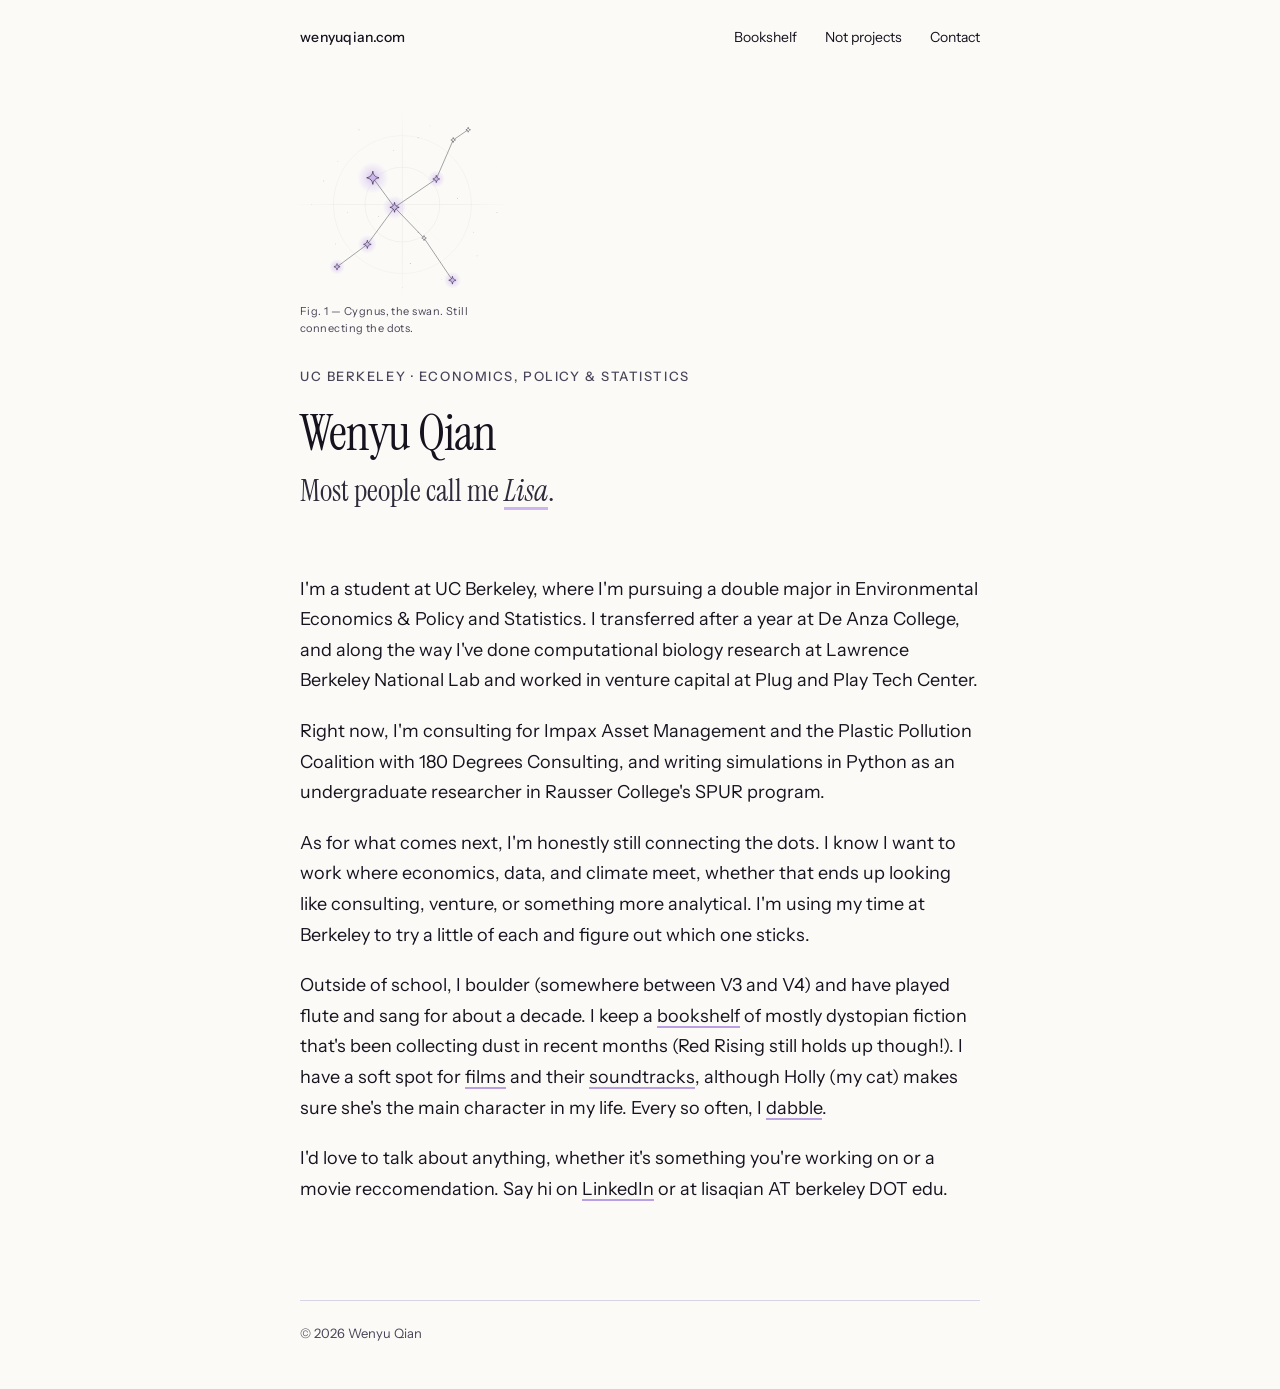
==== commit eb5e62b4: "Update index.html" ====
--- a/index.html
+++ b/index.html
@@ -108,7 +108,7 @@
       <p style="margin: 0">I'm a student at UC Berkeley, where I'm pursuing a double major in Environmental Economics &amp; Policy and Statistics. I transferred after a year at De Anza College, and along the way I've done computational biology research at Lawrence Berkeley National Lab and worked in venture capital at Plug and Play Tech Center.</p>
       <p style="margin: 0">Right now, I'm consulting for Impax Asset Management and the Plastic Pollution Coalition with 180 Degrees Consulting, and writing simulations in Python as an undergraduate researcher in Rausser College's SPUR program.</p>
       <p style="margin: 0">As for what comes next, I'm honestly still connecting the dots. I know I want to work where economics, data, and climate meet, whether that ends up looking like consulting, venture, or something more analytical. I'm using my time at Berkeley to try a little of each and figure out which one sticks.</p>
-      <p style="margin: 0">Outside of school, I boulder (somewhere between V3 and V4) and have played flute and sang for about a decade. I keep a <a class="inline" href="books.html">bookshelf</a> of mostly dystopian fiction that's been collecting dust in recent months (Red Rising still holds up though!). I have a soft spot for <a class="inline" href="https://open.spotify.com/playlist/2gWm81k11v7N2uCh8N4BtA" target="_blank" rel="noopener noreferrer">film soundtracks</a> and the <a class="inline" href="https://letterboxd.com/lisaqqian/" target="_blank" rel="noopener noreferrer">films themselves</a>, although Holly (my cat) makes sure she's the main character in my life. Every so often, I <a class="inline" href="not-projects.html">dabble</a>.</p>
+      <p style="margin: 0">Outside of school, I boulder (somewhere between V3 and V4) and have played flute and sang for about a decade. I keep a <a class="inline" href="books.html">bookshelf</a> of mostly dystopian fiction that's been collecting dust in recent months (Red Rising still holds up though!). I have a soft spot for <a class="inline" href="https://letterboxd.com/lisaqqian/" target="_blank" rel="noopener noreferrer">films</a> and their <a class="inline" href="https://open.spotify.com/playlist/2gWm81k11v7N2uCh8N4BtA" target="_blank" rel="noopener noreferrer"> soundtracks</a>, although Holly (my cat) makes sure she's the main character in my life. Every so often, I <a class="inline" href="not-projects.html">dabble</a>.</p>
       <p id="contact" style="margin: 0">I'd love to talk about anything, whether it's something you're working on or a movie reccomendation. Say hi on <a class="inline" href="https://www.linkedin.com/in/wenyuqqian/" target="_blank" rel="noopener noreferrer">LinkedIn</a> or at lisaqian AT berkeley DOT edu.</p>
     </div>
   </section>
